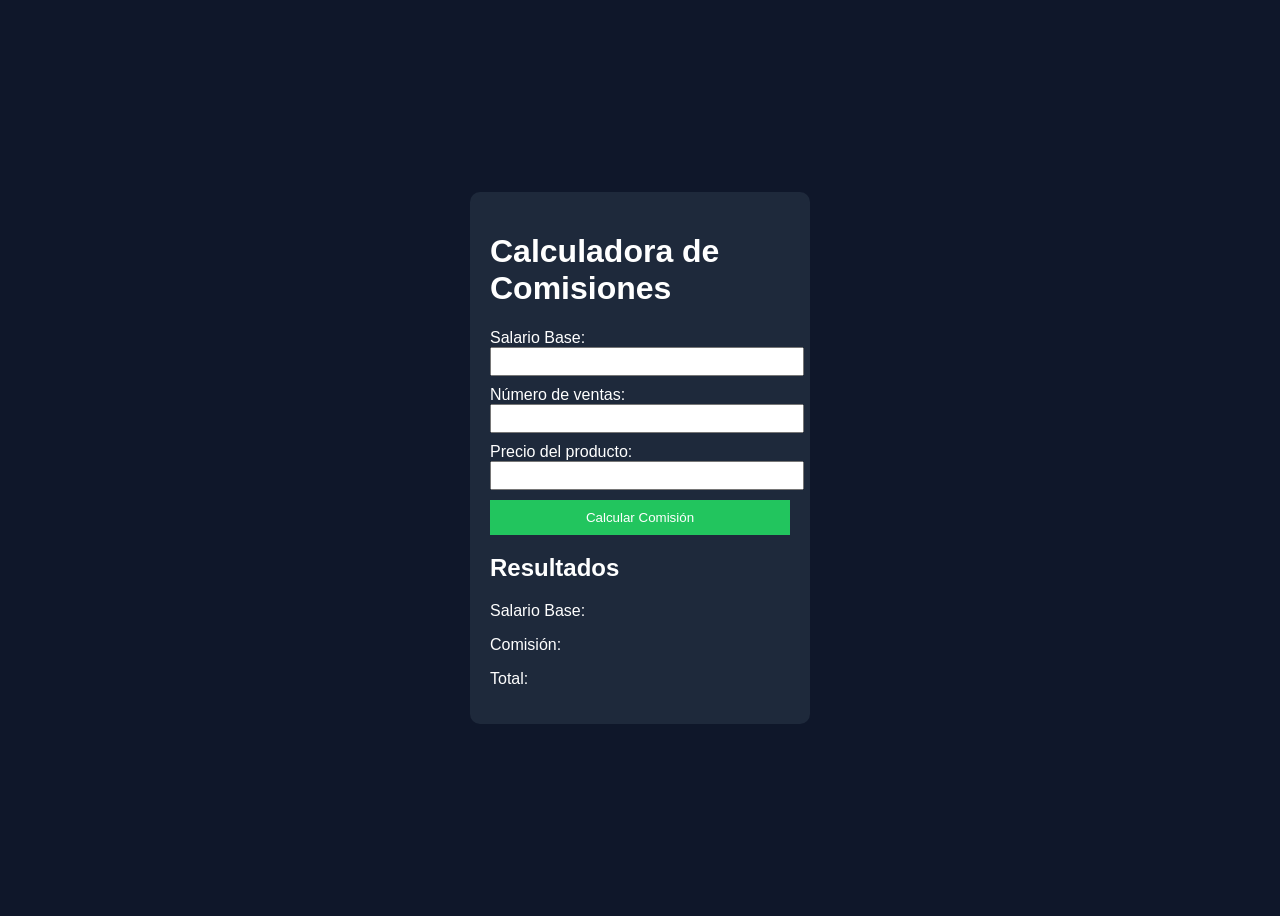
==== ventas.html @ 9679787c "Primer commit" ====
<!DOCTYPE html>
<html lang="es">
<head>
    <meta charset="UTF-8">
    <title>Calculadora de Comisiones</title>
    <link rel="stylesheet" href="ventas.css">
    <script src="ventas.js"></script>
</head>
<body>

    <div class="contenedor">
        <h1>Calculadora de Comisiones</h1>

        <label>Salario Base:</label>
        <input type="text" id="txtSueldoBase">

        <label>Número de ventas:</label>
        <input type="text" id="txtVentas">

        <label>Precio del producto:</label>
        <input type="text" id="txtPrecio">

        <button>Calcular Comisión</button>

        <h2>Resultados</h2>
        <p>Salario Base: <span id="spSueldoBase"></span></p>
        <p>Comisión: <span id="spComision"></span></p>
        <p>Total: <span id="spTotal"></span></p>
    </div>

    
</body>
</html>
---- ventas.css ----
body {
    font-family: Arial;
    background-color: #0f172a;
    color: white;
    display: flex;
    justify-content: center;
    align-items: center;
    height: 100vh;
}

.contenedor {
    background-color: #1e293b;
    padding: 20px;
    border-radius: 10px;
    width: 300px;
}

input {
    width: 100%;
    margin-bottom: 10px;
    padding: 5px;
}

button {
    width: 100%;
    padding: 10px;
    background-color: #22c55e;
    border: none;
    color: white;
    cursor: pointer;
}

button:hover {
    background-color: #16a34a;
}
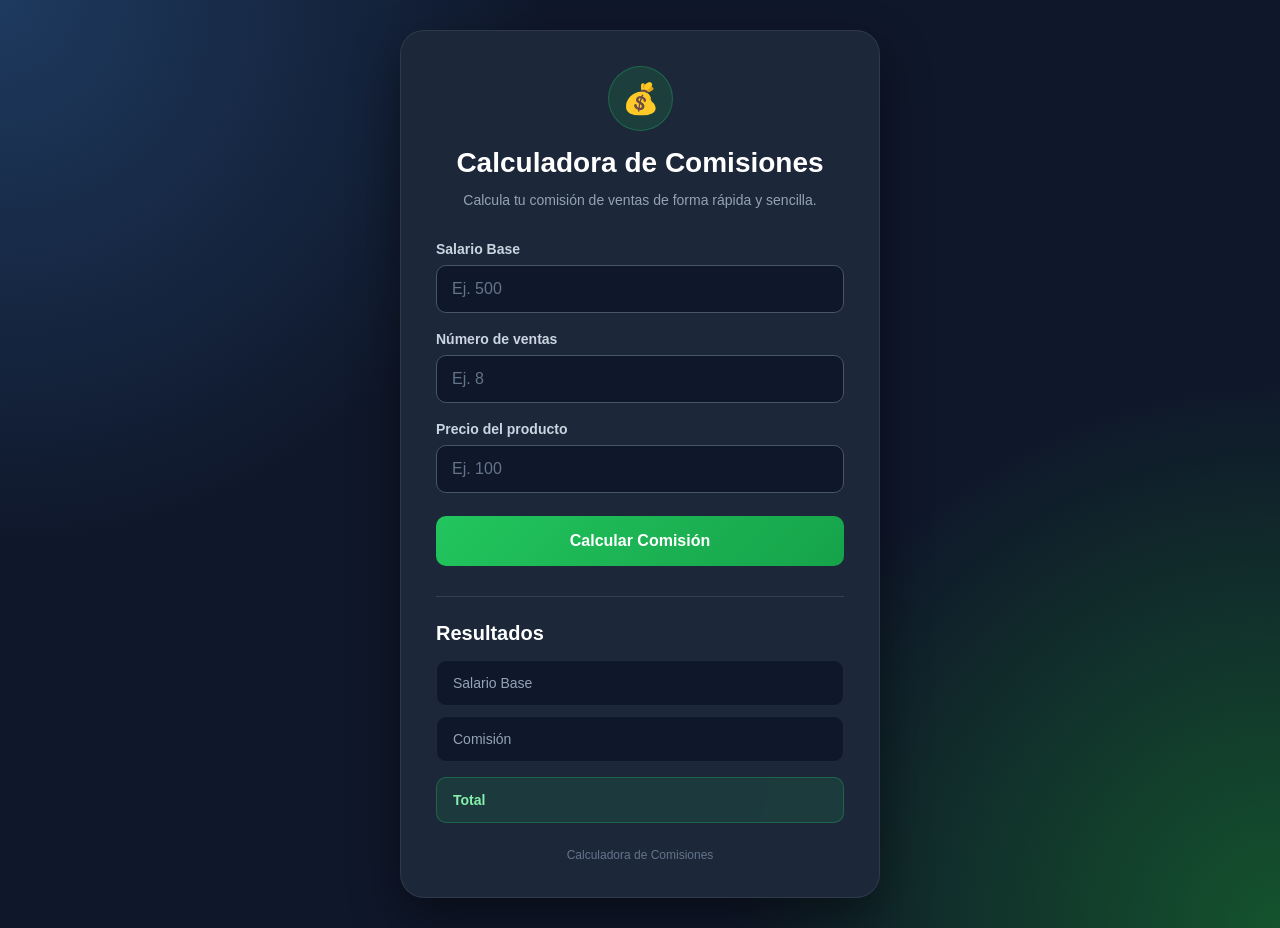
==== commit f90f3b59: "Arreglos con ia el css y el html y tambien cambios en el js" ====
--- a/ventas.html
+++ b/ventas.html
@@ -2,32 +2,74 @@
 <html lang="es">
 <head>
     <meta charset="UTF-8">
+    <meta name="viewport" content="width=device-width, initial-scale=1.0">
     <title>Calculadora de Comisiones</title>
+
     <link rel="stylesheet" href="ventas.css">
+
     <script src="ventas.js"></script>
+    <script src="utilitarios.js"></script>
 </head>
+
 <body>
 
-    <div class="contenedor">
-        <h1>Calculadora de Comisiones</h1>
+    <main class="contenedor">
 
-        <label>Salario Base:</label>
-        <input type="text" id="txtSueldoBase">
+        <div class="encabezado">
+            <div class="icono">💰</div>
+            <h1>Calculadora de Comisiones</h1>
+            <p>Calcula tu comisión de ventas de forma rápida y sencilla.</p>
+        </div>
 
-        <label>Número de ventas:</label>
-        <input type="text" id="txtVentas">
+        <div class="formulario">
 
-        <label>Precio del producto:</label>
-        <input type="text" id="txtPrecio">
+            <div class="campo">
+                <label for="txtSueldoBase">Salario Base</label>
+                <input type="text" id="txtSueldoBase" placeholder="Ej. 500">
+            </div>
 
-        <button>Calcular Comisión</button>
+            <div class="campo">
+                <label for="txtVentas">Número de ventas</label>
+                <input type="text" id="txtVentas" placeholder="Ej. 8">
+            </div>
 
-        <h2>Resultados</h2>
-        <p>Salario Base: <span id="spSueldoBase"></span></p>
-        <p>Comisión: <span id="spComision"></span></p>
-        <p>Total: <span id="spTotal"></span></p>
-    </div>
+            <div class="campo">
+                <label for="txtPrecio">Precio del producto</label>
+                <input type="text" id="txtPrecio" placeholder="Ej. 100">
+            </div>
 
-    
+            <button onclick="calcular()">
+                Calcular Comisión
+            </button>
+
+        </div>
+
+        <section class="resultados">
+
+            <h2>Resultados</h2>
+
+            <div class="resultado">
+                <span>Salario Base</span>
+                <strong id="spSueldoBase"></strong>
+            </div>
+
+            <div class="resultado">
+                <span>Comisión</span>
+                <strong id="spComision"></strong>
+            </div>
+
+            <div class="resultado total">
+                <span>Total</span>
+                <strong id="spTotal"></strong>
+            </div>
+
+        </section>
+
+        <footer>
+            Calculadora de Comisiones
+        </footer>
+
+    </main>
+
 </body>
 </html>
--- a/ventas.css
+++ b/ventas.css
@@ -1,35 +1,422 @@
+/* ==============================
+   CONFIGURACIÓN GENERAL
+============================== */
+
+* {
+    margin: 0;
+    padding: 0;
+    box-sizing: border-box;
+}
+
 body {
-    font-family: Arial;
-    background-color: #0f172a;
-    color: white;
+    font-family: Arial, Helvetica, sans-serif;
+    min-height: 100vh;
+
+    background:
+        radial-gradient(circle at top left, #1e3a5f 0%, transparent 35%),
+        radial-gradient(circle at bottom right, #14532d 0%, transparent 35%),
+        #0f172a;
+
+    color: #ffffff;
+
     display: flex;
     justify-content: center;
     align-items: center;
-    height: 100vh;
-}
+
+    padding: 30px 20px;
+}
+
+
+/* ==============================
+   CONTENEDOR PRINCIPAL
+============================== */
 
 .contenedor {
-    background-color: #1e293b;
-    padding: 20px;
-    border-radius: 10px;
-    width: 300px;
+    width: 100%;
+    max-width: 480px;
+
+    background: rgba(30, 41, 59, 0.96);
+
+    padding: 35px;
+
+    border-radius: 24px;
+
+    border: 1px solid rgba(255, 255, 255, 0.08);
+
+    box-shadow:
+        0 20px 50px rgba(0, 0, 0, 0.45);
+
+    backdrop-filter: blur(10px);
+}
+
+
+/* ==============================
+   ENCABEZADO
+============================== */
+
+.encabezado {
+    text-align: center;
+    margin-bottom: 30px;
+}
+
+.icono {
+    width: 65px;
+    height: 65px;
+
+    margin: 0 auto 15px;
+
+    display: flex;
+    justify-content: center;
+    align-items: center;
+
+    background: rgba(34, 197, 94, 0.15);
+
+    border: 1px solid rgba(34, 197, 94, 0.3);
+
+    border-radius: 50%;
+
+    font-size: 30px;
+}
+
+h1 {
+    font-size: 28px;
+    line-height: 1.2;
+
+    margin-bottom: 10px;
+
+    color: #ffffff;
+}
+
+.encabezado p {
+    color: #94a3b8;
+
+    font-size: 14px;
+
+    line-height: 1.5;
+}
+
+
+/* ==============================
+   FORMULARIO
+============================== */
+
+.formulario {
+    display: flex;
+    flex-direction: column;
+    gap: 18px;
+}
+
+.campo {
+    display: flex;
+    flex-direction: column;
+    gap: 8px;
+}
+
+label {
+    font-size: 14px;
+
+    font-weight: bold;
+
+    color: #cbd5e1;
 }
 
 input {
     width: 100%;
-    margin-bottom: 10px;
-    padding: 5px;
-}
+
+    height: 48px;
+
+    padding: 0 15px;
+
+    border-radius: 10px;
+
+    border: 1px solid #475569;
+
+    background-color: #0f172a;
+
+    color: #ffffff;
+
+    font-size: 16px;
+
+    outline: none;
+
+    transition: all 0.25s ease;
+}
+
+input::placeholder {
+    color: #64748b;
+}
+
+input:focus {
+    border-color: #22c55e;
+
+    box-shadow:
+        0 0 0 3px rgba(34, 197, 94, 0.15);
+}
+
+
+/* ==============================
+   BOTÓN
+============================== */
 
 button {
     width: 100%;
-    padding: 10px;
-    background-color: #22c55e;
+
+    min-height: 50px;
+
+    margin-top: 5px;
+
+    padding: 12px 20px;
+
     border: none;
-    color: white;
+
+    border-radius: 10px;
+
+    background: linear-gradient(
+        135deg,
+        #22c55e,
+        #16a34a
+    );
+
+    color: #ffffff;
+
+    font-size: 16px;
+
+    font-weight: bold;
+
     cursor: pointer;
+
+    transition:
+        transform 0.2s ease,
+        box-shadow 0.2s ease,
+        background 0.2s ease;
 }
 
 button:hover {
-    background-color: #16a34a;
+    transform: translateY(-2px);
+
+    box-shadow:
+        0 8px 20px rgba(34, 197, 94, 0.25);
+}
+
+button:active {
+    transform: translateY(0);
+}
+
+
+/* ==============================
+   RESULTADOS
+============================== */
+
+.resultados {
+    margin-top: 30px;
+
+    padding-top: 25px;
+
+    border-top: 1px solid #334155;
+}
+
+h2 {
+    font-size: 20px;
+
+    margin-bottom: 15px;
+
+    color: #ffffff;
+}
+
+.resultado {
+    display: flex;
+
+    justify-content: space-between;
+
+    align-items: center;
+
+    gap: 15px;
+
+    padding: 14px 16px;
+
+    margin-bottom: 10px;
+
+    border-radius: 10px;
+
+    background-color: #0f172a;
+
+    border: 1px solid #1e293b;
+}
+
+.resultado span {
+    color: #94a3b8;
+
+    font-size: 14px;
+}
+
+.resultado strong {
+    color: #ffffff;
+
+    font-size: 17px;
+
+    word-break: break-word;
+}
+
+.resultado.total {
+    margin-top: 15px;
+
+    background: rgba(34, 197, 94, 0.12);
+
+    border: 1px solid rgba(34, 197, 94, 0.3);
+}
+
+.resultado.total span {
+    color: #86efac;
+
+    font-weight: bold;
+}
+
+.resultado.total strong {
+    color: #4ade80;
+
+    font-size: 20px;
+}
+
+
+/* ==============================
+   PIE
+============================== */
+
+footer {
+    text-align: center;
+
+    margin-top: 25px;
+
+    color: #64748b;
+
+    font-size: 12px;
+}
+
+
+/* ==============================
+   TABLETS
+============================== */
+
+@media (max-width: 768px) {
+
+    body {
+        padding: 25px 18px;
+    }
+
+    .contenedor {
+        max-width: 460px;
+
+        padding: 30px;
+    }
+
+    h1 {
+        font-size: 26px;
+    }
+}
+
+
+/* ==============================
+   CELULARES
+============================== */
+
+@media (max-width: 480px) {
+
+    body {
+        min-height: 100vh;
+
+        padding: 18px 12px;
+
+        align-items: center;
+    }
+
+    .contenedor {
+        width: 100%;
+
+        padding: 25px 20px;
+
+        border-radius: 18px;
+    }
+
+    .icono {
+        width: 55px;
+        height: 55px;
+
+        font-size: 25px;
+
+        margin-bottom: 12px;
+    }
+
+    h1 {
+        font-size: 23px;
+    }
+
+    .encabezado p {
+        font-size: 13px;
+    }
+
+    .formulario {
+        gap: 15px;
+    }
+
+    input {
+        height: 46px;
+
+        font-size: 16px;
+    }
+
+    button {
+        min-height: 48px;
+
+        font-size: 15px;
+    }
+
+    .resultado {
+        padding: 13px;
+
+        flex-wrap: wrap;
+    }
+
+    .resultado span {
+        font-size: 13px;
+    }
+
+    .resultado strong {
+        font-size: 16px;
+    }
+
+    .resultado.total strong {
+        font-size: 18px;
+    }
+}
+
+
+/* ==============================
+   CELULARES MUY PEQUEÑOS
+============================== */
+
+@media (max-width: 360px) {
+
+    body {
+        padding: 12px 8px;
+    }
+
+    .contenedor {
+        padding: 22px 16px;
+    }
+
+    h1 {
+        font-size: 21px;
+    }
+
+    .encabezado {
+        margin-bottom: 23px;
+    }
+
+    .resultado {
+        flex-direction: column;
+
+        align-items: flex-start;
+
+        gap: 5px;
+    }
 }
